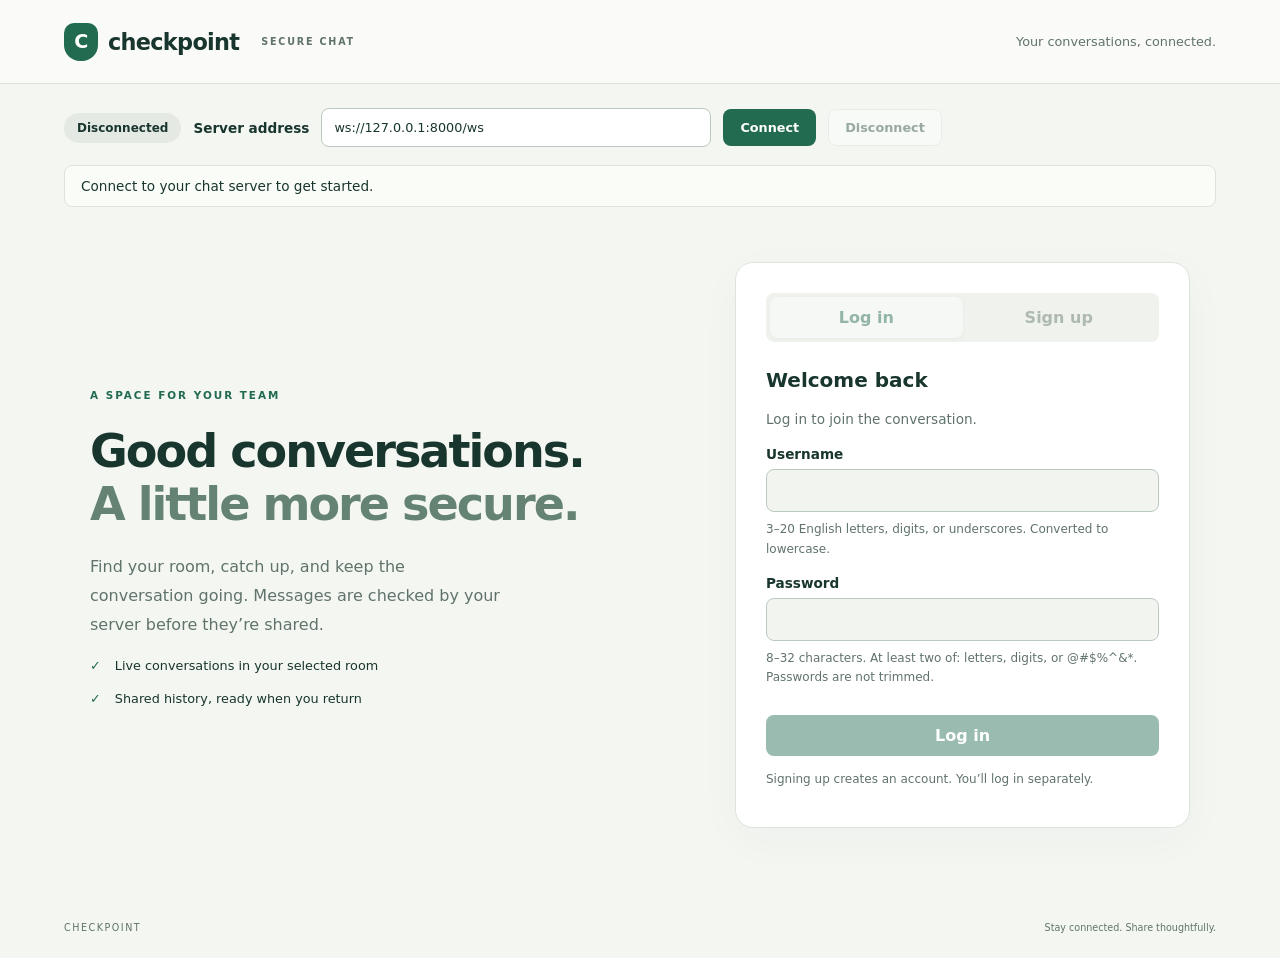
==== ui/index.html @ ee5112bc "Add browser chat UI using existing WebSocket protocol" ====
<!doctype html>
<html lang="en">
<head>
  <meta charset="utf-8">
  <meta name="viewport" content="width=device-width, initial-scale=1">
  <meta name="referrer" content="no-referrer">
  <meta http-equiv="Content-Security-Policy" content="default-src 'self'; connect-src ws: wss:; script-src 'self'; style-src 'self'; img-src 'self'; object-src 'none'; base-uri 'none'; form-action 'none'">
  <title>Checkpoint · Secure chat</title>
  <link rel="stylesheet" href="theme.css">
  <script type="module" src="app.mjs"></script>
</head>
<body>
  <header class="topbar"><a class="brand" href="./"><span class="mark" aria-hidden="true">C</span> checkpoint<span class="brand-note">SECURE CHAT</span></a><span id="identity">Your conversations, connected.</span></header>
  <main>
    <section class="connection" aria-label="Server connection">
      <span id="connection-status" class="badge" role="status">Disconnected</span>
      <label for="address">Server address</label><input id="address" type="url" value="ws://127.0.0.1:8000/ws" spellcheck="false" autocomplete="off">
      <button id="connect" type="button">Connect</button><button id="disconnect" type="button" class="secondary" disabled>Disconnect</button>
    </section>
    <div id="notice" class="notice" role="status" aria-live="polite">Connect to your chat server to get started.</div>
    <section id="auth-view" class="welcome">
      <div class="welcome-copy"><span class="eyebrow">A SPACE FOR YOUR TEAM</span><h1>Good conversations.<br><span>A little more secure.</span></h1><p>Find your room, catch up, and keep the conversation going. Messages are checked by your server before they’re shared.</p><div class="feature"><span aria-hidden="true">✓</span> Live conversations in your selected room</div><div class="feature"><span aria-hidden="true">✓</span> Shared history, ready when you return</div></div>
      <form id="auth-form" class="card" autocomplete="off">
        <div class="tabs" aria-label="Account action"><button id="login-tab" type="button" aria-pressed="true">Log in</button><button id="signup-tab" type="button" aria-pressed="false">Sign up</button></div>
        <h2 id="auth-title">Welcome back</h2><p id="auth-description" class="muted">Log in to join the conversation.</p>
        <label for="username">Username</label><input id="username" required autocomplete="off" autocapitalize="none" spellcheck="false" aria-describedby="username-help"><small id="username-help">3–20 English letters, digits, or underscores. Converted to lowercase.</small>
        <label for="password">Password</label><input id="password" type="password" required autocomplete="off" aria-describedby="password-help"><small id="password-help">8–32 characters. At least two of: letters, digits, or @#$%^&amp;*. Passwords are not trimmed.</small>
        <button id="auth-submit" type="submit" disabled>Log in</button><small>Signing up creates an account. You’ll log in separately.</small>
      </form>
    </section>
    <section id="chat-view" class="workspace" hidden>
      <aside class="sidebar"><div class="section-heading"><h2>Rooms</h2><button id="refresh-rooms" type="button" class="secondary">Refresh</button></div><p class="muted">Join to become a member. Select to receive live messages.</p>
        <form id="room-form"><label for="room-name">Room name</label><input id="room-name" required placeholder="e.g. Design studio" autocomplete="off"><div class="button-row"><button type="submit" data-action="create_group">Create</button><button type="submit" class="secondary" data-action="join_group">Join</button></div></form>
        <p id="rooms-empty" class="muted">No rooms yet. Create the first one.</p><ul id="rooms" aria-label="Public rooms"></ul>
      </aside>
      <section class="conversation" aria-label="Conversation"><div class="conversation-header"><div><span class="eyebrow">CURRENT CONVERSATION</span><h2 id="room-title">Select a room</h2><p id="room-subtitle" class="muted">Choose a room from the sidebar to get started.</p></div><div class="button-row"><button id="history" type="button" class="secondary" disabled>Refresh history</button><button id="leave" type="button" class="secondary" disabled>Leave room</button></div></div>
        <div id="messages" class="messages" role="log" aria-label="Messages" aria-live="polite" aria-relevant="additions"></div><p id="messages-empty" class="empty">A little quiet here.<br><span>Select a room or start a conversation.</span></p>
        <form id="message-form" class="composer"><label for="message">Message</label><textarea id="message" rows="3" placeholder="Write something to your room…" disabled></textarea><div class="composer-footer"><span id="send-status" role="status">Messages are checked before delivery.</span><button id="send" type="submit" disabled>Send message <span aria-hidden="true">↗</span></button></div></form>
      </section>
    </section>
  </main><footer>CHECKPOINT <span>Stay connected. Share thoughtfully.</span></footer>
</body>
</html>
---- ui/theme.css ----
:root {
  font-family:Inter,ui-sans-serif,system-ui,-apple-system,BlinkMacSystemFont,"Segoe UI",sans-serif;
  color:#18362e;
  background:#f4f6f2;
  font-synthesis:none;
  --green:#226b50;
  --line:#dce4dc;
  --muted:#60736a
}

* {
  box-sizing:border-box
}

body {
  margin:0
}

button,input,textarea {
  font:inherit
}

button {
  border:1px solid transparent;
  border-radius:8px;
  background:var(--green);
  color:white;
  padding:10px 16px;
  font-weight:600;
  cursor:pointer
}

button:hover:not(:disabled) {
  filter:brightness(.92)
}

button:disabled {
  opacity:.45;
  cursor:not-allowed
}

.secondary {
  background:white;
  color:#284e3f;
  border-color:var(--line)
}

input,textarea {
  width:100%;
  border:1px solid #bacac0;
  border-radius:8px;
  padding:11px 12px;
  color:#18362e;
  background:white
}

textarea {
  resize:vertical;
  min-height:85px;
  max-height:240px
}

input:disabled,textarea:disabled {
  background:#f2f4f0
}

input:focus-visible,textarea:focus-visible,button:focus-visible,a:focus-visible {
  outline:3px solid #92c9ae;
  outline-offset:3px
}

label {
  display:block;
  font-size:.85rem;
  font-weight:650;
  margin:16px 0 7px
}

h1,h2,p {
  margin-top:0
}

h2 {
  font-size:1.25rem
}

small {
  display:block;
  color:var(--muted);
  font-size:.75rem;
  line-height:1.6;
  margin:8px 0
}

.muted {
  color:var(--muted);
  font-size:.85rem;
  line-height:1.6
}

.topbar {
  height:84px;
  border-bottom:1px solid var(--line);
  display:flex;
  align-items:center;
  justify-content:space-between;
  padding:0 5vw;
  background:#fafbf8;
  gap:20px
}

.brand {
  display:flex;
  align-items:center;
  gap:10px;
  font-size:1.4rem;
  font-weight:750;
  color:#18362e;
  text-decoration:none;
  letter-spacing:-.7px
}

.mark {
  display:grid;
  place-items:center;
  background:var(--green);
  color:#fff;
  width:34px;
  height:38px;
  border-radius:10px 10px 16px 16px;
  font-size:1.2rem
}

.brand-note {
  font-size:.6rem;
  letter-spacing:1.8px;
  margin-left:12px;
  font-weight:600;
  color:var(--muted)
}

#identity {
  font-size:.8rem;
  color:var(--muted);
  overflow-wrap:anywhere
}

main {
  max-width:1440px;
  margin:auto;
  padding:24px 5vw
}

.connection {
  display:flex;
  align-items:center;
  gap:12px;
  font-size:.8rem
}

.connection label {
  white-space:nowrap;
  margin:0
}

.connection input {
  max-width:390px;
  font-size:.8rem
}

.badge {
  background:#e5e9e4;
  border-radius:30px;
  padding:8px 13px;
  white-space:nowrap;
  font-size:.75rem;
  font-weight:650
}

.badge.connected {
  color:#16613f;
  background:#dcefe2
}

.badge.connecting {
  background:#f9e8ba;
  color:#674e16
}

.notice {
  margin:18px 0;
  min-height:42px;
  padding:12px 16px;
  border:1px solid var(--line);
  border-radius:8px;
  background:#fafcf8;
  font-size:.85rem;
  overflow-wrap:anywhere
}

.notice.error {
  color:#923b32;
  background:#fff1ed;
  border-color:#eac1b8
}

.welcome {
  display:grid;
  grid-template-columns:1.2fr 1fr;
  gap:9%;
  align-items:center;
  max-width:1100px;
  margin:55px auto 70px
}

.eyebrow {
  font-size:.65rem;
  font-weight:700;
  letter-spacing:2px;
  color:var(--green)
}

h1 {
  font-size:clamp(2.1rem,3.6vw,3.5rem);
  line-height:1.15;
  letter-spacing:-2px;
  margin:22px 0
}

h1 span {
  color:#648373
}

.welcome-copy>p {
  color:var(--muted);
  line-height:1.8;
  max-width:410px
}

.feature {
  font-size:.8rem;
  margin-top:18px
}

.feature span {
  color:var(--green);
  margin-right:10px
}

.card {
  padding:30px;
  border:1px solid var(--line);
  border-radius:18px;
  background:#fff;
  box-shadow:0 12px 45px #23493208
}

.tabs {
  display:flex;
  background:#f0f3ed;
  border-radius:8px;
  padding:4px;
  margin-bottom:26px
}

.tabs button {
  width:50%;
  background:transparent;
  color:var(--muted)
}

.tabs button[aria-pressed=true] {
  background:white;
  color:var(--green);
  box-shadow:0 1px 4px #18362e12
}

.card>button {
  width:100%;
  margin:20px 0 6px
}

.workspace {
  display:grid;
  grid-template-columns:290px minmax(0,1fr);
  min-height:610px;
  border:1px solid var(--line);
  border-radius:14px;
  overflow:hidden;
  background:white
}

.sidebar {
  background:#f9faf6;
  border-right:1px solid var(--line);
  padding:22px
}

.section-heading,.button-row {
  display:flex;
  gap:8px;
  align-items:center;
  justify-content:space-between
}

.section-heading h2 {
  margin:0
}

.section-heading button,.button-row button {
  font-size:.75rem;
  padding:8px 10px
}

.sidebar>p {
  margin:16px 0
}

.sidebar form {
  border-bottom:1px solid var(--line);
  padding-bottom:22px
}

.sidebar .button-row {
  margin-top:10px;
  justify-content:start
}

#rooms {
  list-style:none;
  padding:0;
  margin:18px 0;
  max-height:450px;
  overflow:auto
}

.room {
  padding:12px 10px;
  border:1px solid transparent;
  border-radius:8px;
  margin:7px 0
}

.room.selected {
  background:#e6efe5;
  border-color:#c5d9c8
}

.room-name {
  font-weight:650;
  font-size:.9rem;
  overflow-wrap:anywhere
}

.room-meta {
  display:block;
  font-size:.7rem;
  color:var(--muted);
  margin:6px 0
}

.room .button-row {
  justify-content:start;
  margin-top:8px
}

.conversation {
  display:flex;
  flex-direction:column;
  min-width:0;
  position:relative
}

.conversation-header {
  display:flex;
  justify-content:space-between;
  gap:16px;
  border-bottom:1px solid var(--line);
  padding:23px
}

.conversation-header h2 {
  margin:8px 0;
  overflow-wrap:anywhere
}

.conversation-header p {
  margin:0
}

.conversation-header .button-row {
  align-self:center;
  flex-wrap:wrap
}

.messages {
  padding:22px;
  overflow:auto;
  flex:1;
  min-height:220px;
  max-height:55vh
}

.message {
  margin-bottom:20px;
  max-width:85%;
  width:fit-content
}

.message.own {
  margin-left:auto
}

.message-meta {
  font-size:.72rem;
  color:var(--muted);
  margin-bottom:6px
}

.message-body {
  padding:12px 16px;
  background:#f0f3ed;
  border-radius:0 12px 12px;
  white-space:pre-wrap;
  overflow-wrap:anywhere;
  font-size:.9rem;
  line-height:1.6
}

.own .message-body {
  background:#e2efe6;
  border-radius:12px 0 12px 12px
}

.empty {
  color:#526e60;
  text-align:center;
  margin:30px;
  line-height:1.9
}

.empty span {
  font-size:.8rem;
  color:var(--muted)
}

.composer {
  padding:0 22px 20px;
  border-top:1px solid var(--line)
}

.composer-footer {
  display:flex;
  justify-content:space-between;
  align-items:center;
  gap:15px;
  margin-top:12px
}

.composer-footer>span {
  font-size:.75rem;
  color:var(--muted)
}

footer {
  display:flex;
  justify-content:space-between;
  max-width:1440px;
  margin:auto;
  padding:0 5vw 25px;
  font-size:.6rem;
  letter-spacing:1.5px;
  color:var(--muted)
}

footer span {
  letter-spacing:0
}

[hidden] {
  display:none!important
}

@media(max-width:850px) {
  .brand-note {
    display:none
  }
  .connection {
    flex-wrap:wrap
  }
  .connection input {
    max-width:none;
    flex:1;
    min-width:180px
  }
  .welcome {
    gap:25px;
    margin:30px auto
  }
  .workspace {
    grid-template-columns:230px minmax(0,1fr)
  }
  .conversation-header {
    flex-direction:column
  }
  .conversation-header .button-row {
    align-self:start
  }
}

@media(max-width:620px) {
  .topbar {
    height:70px
  }
  .topbar #identity {
    max-width:135px;
    text-align:right
  }
  .welcome {
    grid-template-columns:1fr
  }
  .welcome-copy {
    padding:12px
  }
  .welcome-copy h1 {
    font-size:2.2rem
  }
  .feature {
    display:none
  }
  .card {
    padding:22px
  }
  .workspace {
    grid-template-columns:1fr
  }
  .sidebar {
    border-right:0;
    border-bottom:1px solid var(--line)
  }
  #rooms {
    max-height:210px
  }
  .messages {
    max-height:50vh
  }
  .composer-footer {
    align-items:start
  }
  .composer-footer button {
    white-space:nowrap;
    font-size:.8rem
  }
  .connection label {
    display:none
  }
  .badge {
    margin-right:auto
  }
  .message {
    max-width:95%
  }
  footer {
    gap:12px
  }
}
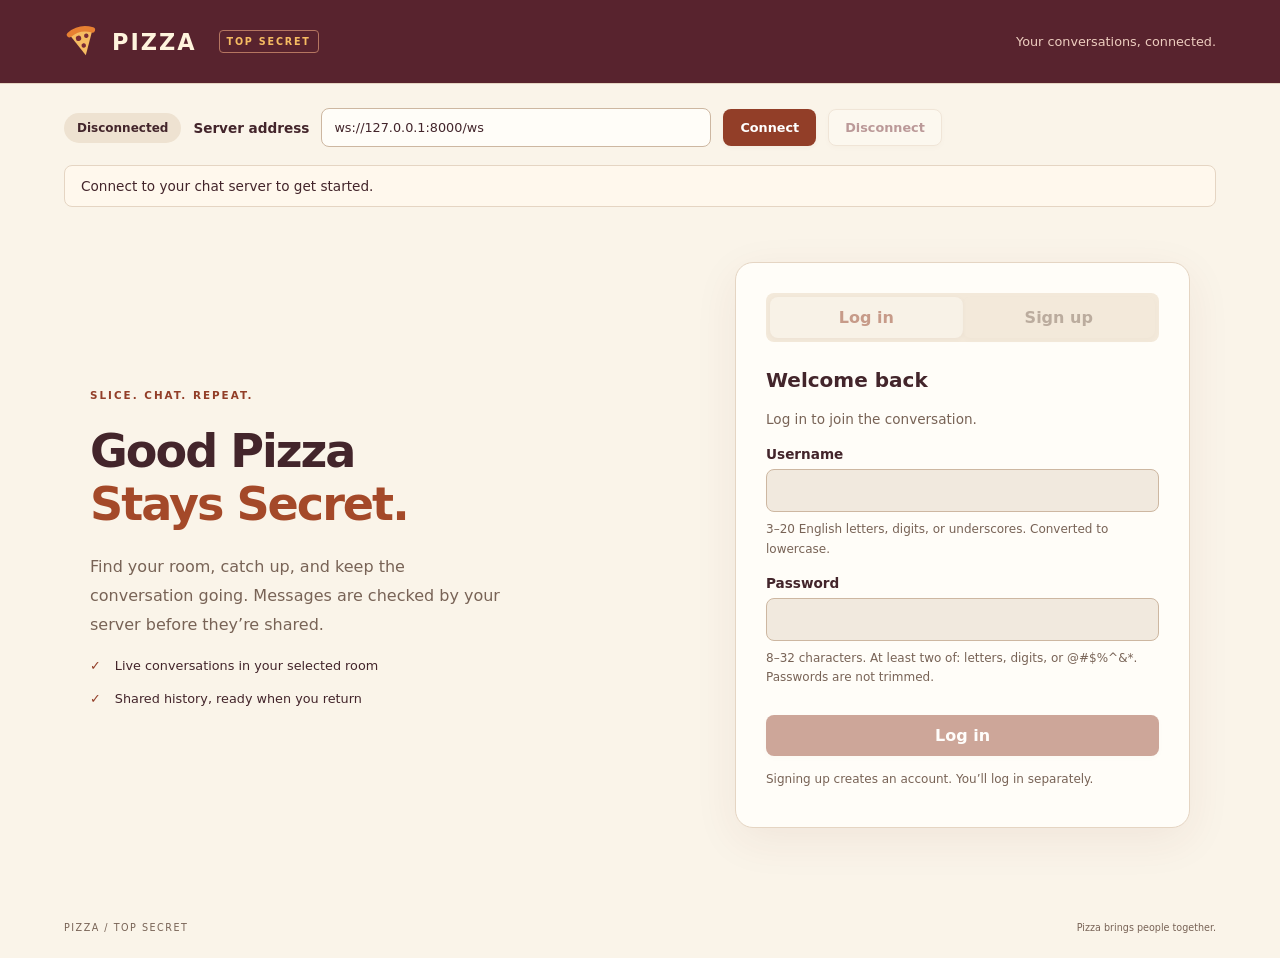
==== commit 603ad9a9: "Update pizza-themed UI branding" ====
--- a/ui/index.html
+++ b/ui/index.html
@@ -5,12 +5,12 @@
   <meta name="viewport" content="width=device-width, initial-scale=1">
   <meta name="referrer" content="no-referrer">
   <meta http-equiv="Content-Security-Policy" content="default-src 'self'; connect-src ws: wss:; script-src 'self'; style-src 'self'; img-src 'self'; object-src 'none'; base-uri 'none'; form-action 'none'">
-  <title>Checkpoint · Secure chat</title>
+  <title>PIZZA | Top Secret Chat</title>
   <link rel="stylesheet" href="theme.css">
   <script type="module" src="app.mjs"></script>
 </head>
 <body>
-  <header class="topbar"><a class="brand" href="./"><span class="mark" aria-hidden="true">C</span> checkpoint<span class="brand-note">SECURE CHAT</span></a><span id="identity">Your conversations, connected.</span></header>
+  <header class="topbar"><a class="brand" href="./"><span class="mark" aria-hidden="true"><svg viewBox="0 0 40 40" width="36" height="36" fill="none"><path d="M7 9 20 35 33 9Q20 2 7 9Z" fill="#F6BC62"/><path d="M7 9Q20 2 33 9" stroke="#E78032" stroke-width="6" stroke-linecap="round"/><circle cx="16" cy="15" r="3" fill="#792B36"/><circle cx="25" cy="14" r="2.5" fill="#792B36"/><circle cx="20" cy="24" r="2.5" fill="#792B36"/></svg></span> PIZZA<span class="brand-note">TOP SECRET</span></a><span id="identity">Your conversations, connected.</span></header>
   <main>
     <section class="connection" aria-label="Server connection">
       <span id="connection-status" class="badge" role="status">Disconnected</span>
@@ -19,7 +19,7 @@
     </section>
     <div id="notice" class="notice" role="status" aria-live="polite">Connect to your chat server to get started.</div>
     <section id="auth-view" class="welcome">
-      <div class="welcome-copy"><span class="eyebrow">A SPACE FOR YOUR TEAM</span><h1>Good conversations.<br><span>A little more secure.</span></h1><p>Find your room, catch up, and keep the conversation going. Messages are checked by your server before they’re shared.</p><div class="feature"><span aria-hidden="true">✓</span> Live conversations in your selected room</div><div class="feature"><span aria-hidden="true">✓</span> Shared history, ready when you return</div></div>
+      <div class="welcome-copy"><span class="eyebrow">SLICE. CHAT. REPEAT.</span><h1>Good Pizza<br><span>Stays Secret.</span></h1><p>Find your room, catch up, and keep the conversation going. Messages are checked by your server before they’re shared.</p><div class="feature"><span aria-hidden="true">✓</span> Live conversations in your selected room</div><div class="feature"><span aria-hidden="true">✓</span> Shared history, ready when you return</div></div>
       <form id="auth-form" class="card" autocomplete="off">
         <div class="tabs" aria-label="Account action"><button id="login-tab" type="button" aria-pressed="true">Log in</button><button id="signup-tab" type="button" aria-pressed="false">Sign up</button></div>
         <h2 id="auth-title">Welcome back</h2><p id="auth-description" class="muted">Log in to join the conversation.</p>
@@ -30,7 +30,7 @@
     </section>
     <section id="chat-view" class="workspace" hidden>
       <aside class="sidebar"><div class="section-heading"><h2>Rooms</h2><button id="refresh-rooms" type="button" class="secondary">Refresh</button></div><p class="muted">Join to become a member. Select to receive live messages.</p>
-        <form id="room-form"><label for="room-name">Room name</label><input id="room-name" required placeholder="e.g. Design studio" autocomplete="off"><div class="button-row"><button type="submit" data-action="create_group">Create</button><button type="submit" class="secondary" data-action="join_group">Join</button></div></form>
+        <form id="room-form"><label for="room-name">Room name</label><input id="room-name" required placeholder="e.g. The pizza club" autocomplete="off"><div class="button-row"><button type="submit" data-action="create_group">Create</button><button type="submit" class="secondary" data-action="join_group">Join</button></div></form>
         <p id="rooms-empty" class="muted">No rooms yet. Create the first one.</p><ul id="rooms" aria-label="Public rooms"></ul>
       </aside>
       <section class="conversation" aria-label="Conversation"><div class="conversation-header"><div><span class="eyebrow">CURRENT CONVERSATION</span><h2 id="room-title">Select a room</h2><p id="room-subtitle" class="muted">Choose a room from the sidebar to get started.</p></div><div class="button-row"><button id="history" type="button" class="secondary" disabled>Refresh history</button><button id="leave" type="button" class="secondary" disabled>Leave room</button></div></div>
@@ -38,6 +38,6 @@
         <form id="message-form" class="composer"><label for="message">Message</label><textarea id="message" rows="3" placeholder="Write something to your room…" disabled></textarea><div class="composer-footer"><span id="send-status" role="status">Messages are checked before delivery.</span><button id="send" type="submit" disabled>Send message <span aria-hidden="true">↗</span></button></div></form>
       </section>
     </section>
-  </main><footer>CHECKPOINT <span>Stay connected. Share thoughtfully.</span></footer>
+  </main><footer>PIZZA / TOP SECRET <span>Pizza brings people together.</span></footer>
 </body>
 </html>
--- a/ui/theme.css
+++ b/ui/theme.css
@@ -1,11 +1,11 @@
 :root {
   font-family:Inter,ui-sans-serif,system-ui,-apple-system,BlinkMacSystemFont,"Segoe UI",sans-serif;
-  color:#18362e;
-  background:#f4f6f2;
+  color:#43252b;
+  background:#faf4e9;
   font-synthesis:none;
-  --green:#226b50;
-  --line:#dce4dc;
-  --muted:#60736a
+  --accent:#923e28;
+  --line:#e5d5c3;
+  --muted:#786356
 }
 
 * {
@@ -23,7 +23,7 @@
 button {
   border:1px solid transparent;
   border-radius:8px;
-  background:var(--green);
+  background:var(--accent);
   color:white;
   padding:10px 16px;
   font-weight:600;
@@ -40,18 +40,18 @@
 }
 
 .secondary {
-  background:white;
-  color:#284e3f;
+  background:#fffdf8;
+  color:#702d38;
   border-color:var(--line)
 }
 
 input,textarea {
   width:100%;
-  border:1px solid #bacac0;
+  border:1px solid #cdb7a1;
   border-radius:8px;
   padding:11px 12px;
-  color:#18362e;
-  background:white
+  color:#43252b;
+  background:#fffdf8
 }
 
 textarea {
@@ -61,11 +61,11 @@
 }
 
 input:disabled,textarea:disabled {
-  background:#f2f4f0
+  background:#f1e9de
 }
 
 input:focus-visible,textarea:focus-visible,button:focus-visible,a:focus-visible {
-  outline:3px solid #92c9ae;
+  outline:3px solid #cf7539;
   outline-offset:3px
 }
 
@@ -105,7 +105,7 @@
   align-items:center;
   justify-content:space-between;
   padding:0 5vw;
-  background:#fafbf8;
+  background:#58232e;
   gap:20px
 }
 
@@ -114,34 +114,34 @@
   align-items:center;
   gap:10px;
   font-size:1.4rem;
-  font-weight:750;
-  color:#18362e;
+  font-weight:850;
+  color:#fff4dd;
   text-decoration:none;
-  letter-spacing:-.7px
+  letter-spacing:2px
 }
 
 .mark {
   display:grid;
   place-items:center;
-  background:var(--green);
-  color:#fff;
-  width:34px;
-  height:38px;
-  border-radius:10px 10px 16px 16px;
-  font-size:1.2rem
+  width:38px;
+  height:40px;
+  transform:rotate(-12deg)
 }
 
 .brand-note {
   font-size:.6rem;
   letter-spacing:1.8px;
   margin-left:12px;
-  font-weight:600;
-  color:var(--muted)
+  font-weight:650;
+  color:#f6bc62;
+  border:1px solid #b57661;
+  border-radius:4px;
+  padding:5px 7px
 }
 
 #identity {
   font-size:.8rem;
-  color:var(--muted);
+  color:#edcdbf;
   overflow-wrap:anywhere
 }
 
@@ -169,7 +169,7 @@
 }
 
 .badge {
-  background:#e5e9e4;
+  background:#eee2d1;
   border-radius:30px;
   padding:8px 13px;
   white-space:nowrap;
@@ -193,15 +193,16 @@
   padding:12px 16px;
   border:1px solid var(--line);
   border-radius:8px;
-  background:#fafcf8;
+  background:#fff8ed;
   font-size:.85rem;
   overflow-wrap:anywhere
 }
 
 .notice.error {
-  color:#923b32;
-  background:#fff1ed;
-  border-color:#eac1b8
+  color:#972c36;
+  background:#fff0ed;
+  border-color:#e5b3ad;
+  border-left:4px solid #a9323e
 }
 
 .welcome {
@@ -217,7 +218,7 @@
   font-size:.65rem;
   font-weight:700;
   letter-spacing:2px;
-  color:var(--green)
+  color:var(--accent)
 }
 
 h1 {
@@ -228,7 +229,7 @@
 }
 
 h1 span {
-  color:#648373
+  color:#a44929
 }
 
 .welcome-copy>p {
@@ -243,7 +244,7 @@
 }
 
 .feature span {
-  color:var(--green);
+  color:var(--accent);
   margin-right:10px
 }
 
@@ -251,13 +252,13 @@
   padding:30px;
   border:1px solid var(--line);
   border-radius:18px;
-  background:#fff;
-  box-shadow:0 12px 45px #23493208
+  background:#fffdf8;
+  box-shadow:0 12px 45px #6f302512
 }
 
 .tabs {
   display:flex;
-  background:#f0f3ed;
+  background:#f3e9da;
   border-radius:8px;
   padding:4px;
   margin-bottom:26px
@@ -270,9 +271,9 @@
 }
 
 .tabs button[aria-pressed=true] {
-  background:white;
-  color:var(--green);
-  box-shadow:0 1px 4px #18362e12
+  background:#fffdf8;
+  color:var(--accent);
+  box-shadow:0 1px 4px #43252b12
 }
 
 .card>button {
@@ -287,11 +288,13 @@
   border:1px solid var(--line);
   border-radius:14px;
   overflow:hidden;
-  background:white
+  background:#fffdf8;
+  box-shadow:0 12px 36px #6f30250a
 }
 
 .sidebar {
-  background:#f9faf6;
+  background:#58232e;
+  color:#fff4e7;
   border-right:1px solid var(--line);
   padding:22px
 }
@@ -342,8 +345,8 @@
 }
 
 .room.selected {
-  background:#e6efe5;
-  border-color:#c5d9c8
+  background:#773846;
+  border-color:#c98360
 }
 
 .room-name {
@@ -419,7 +422,7 @@
 
 .message-body {
   padding:12px 16px;
-  background:#f0f3ed;
+  background:#f3e9da;
   border-radius:0 12px 12px;
   white-space:pre-wrap;
   overflow-wrap:anywhere;
@@ -428,12 +431,12 @@
 }
 
 .own .message-body {
-  background:#e2efe6;
+  background:#f8dfc4;
   border-radius:12px 0 12px 12px
 }
 
 .empty {
-  color:#526e60;
+  color:#795343;
   text-align:center;
   margin:30px;
   line-height:1.9
@@ -446,7 +449,8 @@
 
 .composer {
   padding:0 22px 20px;
-  border-top:1px solid var(--line)
+  border-top:1px solid var(--line);
+  background:#fff9f0
 }
 
 .composer-footer {
@@ -477,6 +481,62 @@
   letter-spacing:0
 }
 
+
+.sidebar .muted,
+.sidebar .room-meta {
+  color:#ecd2c5
+}
+
+.sidebar form {
+  border-color:#8c5560
+}
+
+.sidebar .secondary {
+  background:#6b303d;
+  color:#fff2df;
+  border-color:#af756c
+}
+
+.sidebar button:not(.secondary) {
+  background:#f3ae66;
+  color:#48212b
+}
+
+.sidebar input {
+  background:#fff8ec
+}
+
+.room:not(.selected):hover {
+  background:#652c38
+}
+
+.room.selected {
+  box-shadow:inset 3px 0 #f3ae66
+}
+
+button {
+  box-shadow:0 2px 4px #62291d0a
+}
+
+button:hover:not(:disabled) {
+  box-shadow:0 3px 9px #62291d1c
+}
+
+::placeholder {
+  color:#836c5c;
+  opacity:1
+}
+
+::selection {
+  background:#f6d2a5;
+  color:#48212b
+}
+
+#send-status {
+  color:#894325;
+  font-weight:550
+}
+
 [hidden] {
   display:none!important
 }
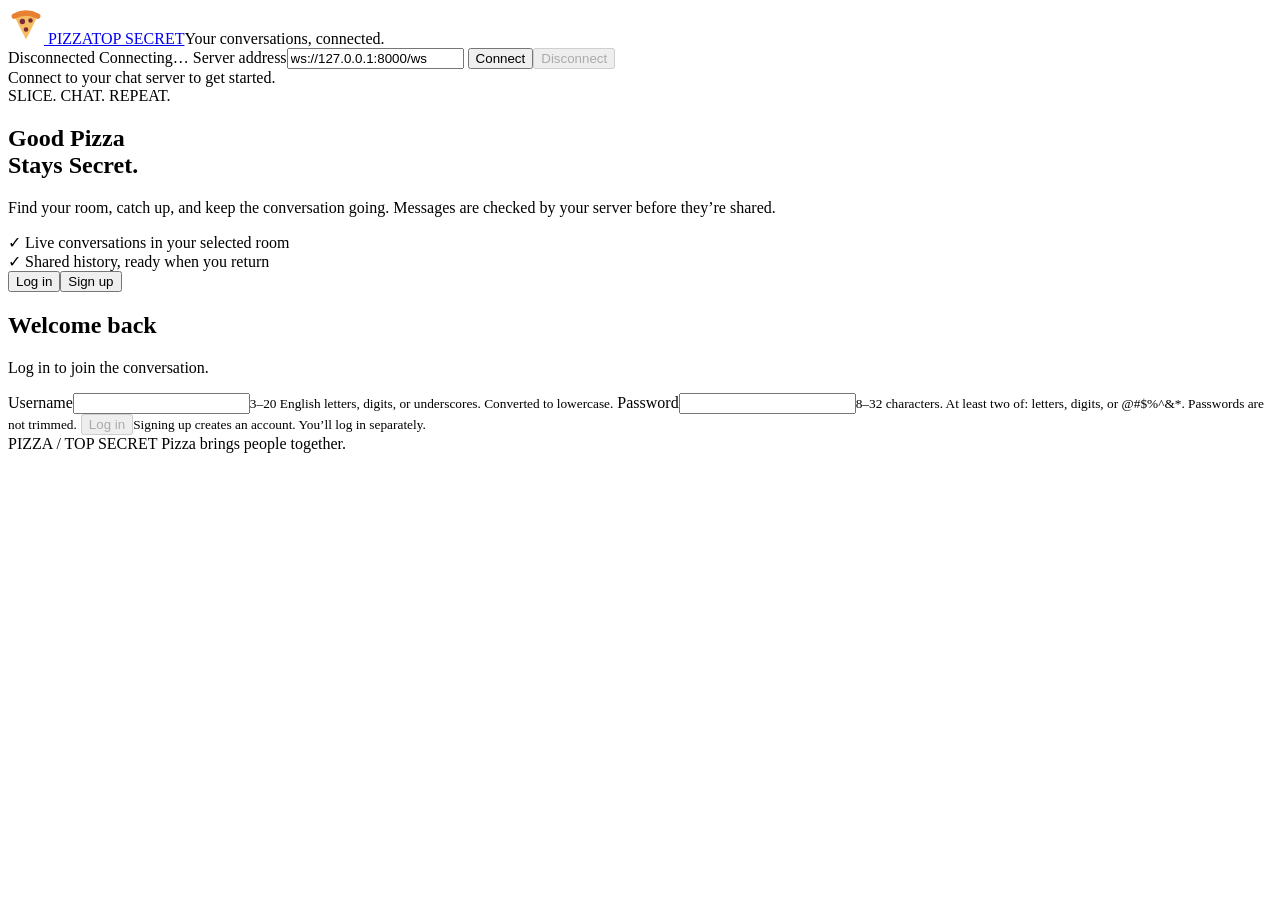
==== commit f058a74a: "Integrate browser UI with security server and fix room and message state" ====
--- a/ui/index.html
+++ b/ui/index.html
@@ -4,16 +4,17 @@
   <meta charset="utf-8">
   <meta name="viewport" content="width=device-width, initial-scale=1">
   <meta name="referrer" content="no-referrer">
-  <meta http-equiv="Content-Security-Policy" content="default-src 'self'; connect-src ws: wss:; script-src 'self'; style-src 'self'; img-src 'self'; object-src 'none'; base-uri 'none'; form-action 'none'">
+  <meta http-equiv="Content-Security-Policy" content="default-src 'self'; connect-src 'self' http: https: ws: wss:; script-src 'self'; style-src 'self'; img-src 'self'; object-src 'none'; base-uri 'none'; form-action 'none'">
   <title>PIZZA | Top Secret Chat</title>
-  <link rel="stylesheet" href="theme.css">
-  <script type="module" src="app.mjs"></script>
+  <link rel="stylesheet" href="/static/theme.css">
+  <script type="module" src="/static/app.mjs"></script>
 </head>
 <body>
   <header class="topbar"><a class="brand" href="./"><span class="mark" aria-hidden="true"><svg viewBox="0 0 40 40" width="36" height="36" fill="none"><path d="M7 9 20 35 33 9Q20 2 7 9Z" fill="#F6BC62"/><path d="M7 9Q20 2 33 9" stroke="#E78032" stroke-width="6" stroke-linecap="round"/><circle cx="16" cy="15" r="3" fill="#792B36"/><circle cx="25" cy="14" r="2.5" fill="#792B36"/><circle cx="20" cy="24" r="2.5" fill="#792B36"/></svg></span> PIZZA<span class="brand-note">TOP SECRET</span></a><span id="identity">Your conversations, connected.</span></header>
   <main>
     <section class="connection" aria-label="Server connection">
       <span id="connection-status" class="badge" role="status">Disconnected</span>
+      <span id="health-status" class="badge" role="status" aria-label="HTTP server health">Connecting…</span>
       <label for="address">Server address</label><input id="address" type="url" value="ws://127.0.0.1:8000/ws" spellcheck="false" autocomplete="off">
       <button id="connect" type="button">Connect</button><button id="disconnect" type="button" class="secondary" disabled>Disconnect</button>
     </section>
@@ -31,7 +32,8 @@
     <section id="chat-view" class="workspace" hidden>
       <aside class="sidebar"><div class="section-heading"><h2>Rooms</h2><button id="refresh-rooms" type="button" class="secondary">Refresh</button></div><p class="muted">Join to become a member. Select to receive live messages.</p>
         <form id="room-form"><label for="room-name">Room name</label><input id="room-name" required placeholder="e.g. The pizza club" autocomplete="off"><div class="button-row"><button type="submit" data-action="create_group">Create</button><button type="submit" class="secondary" data-action="join_group">Join</button></div></form>
-        <p id="rooms-empty" class="muted">No rooms yet. Create the first one.</p><ul id="rooms" aria-label="Public rooms"></ul>
+        <label for="room-filter">Filter rooms</label><input id="room-filter" type="search" placeholder="Search loaded rooms" autocomplete="off">
+        <p id="rooms-empty" class="muted" role="status">No rooms yet. Create the first one.</p><ul id="rooms" aria-label="Public rooms"></ul>
       </aside>
       <section class="conversation" aria-label="Conversation"><div class="conversation-header"><div><span class="eyebrow">CURRENT CONVERSATION</span><h2 id="room-title">Select a room</h2><p id="room-subtitle" class="muted">Choose a room from the sidebar to get started.</p></div><div class="button-row"><button id="history" type="button" class="secondary" disabled>Refresh history</button><button id="leave" type="button" class="secondary" disabled>Leave room</button></div></div>
         <div id="messages" class="messages" role="log" aria-label="Messages" aria-live="polite" aria-relevant="additions"></div><p id="messages-empty" class="empty">A little quiet here.<br><span>Select a room or start a conversation.</span></p>
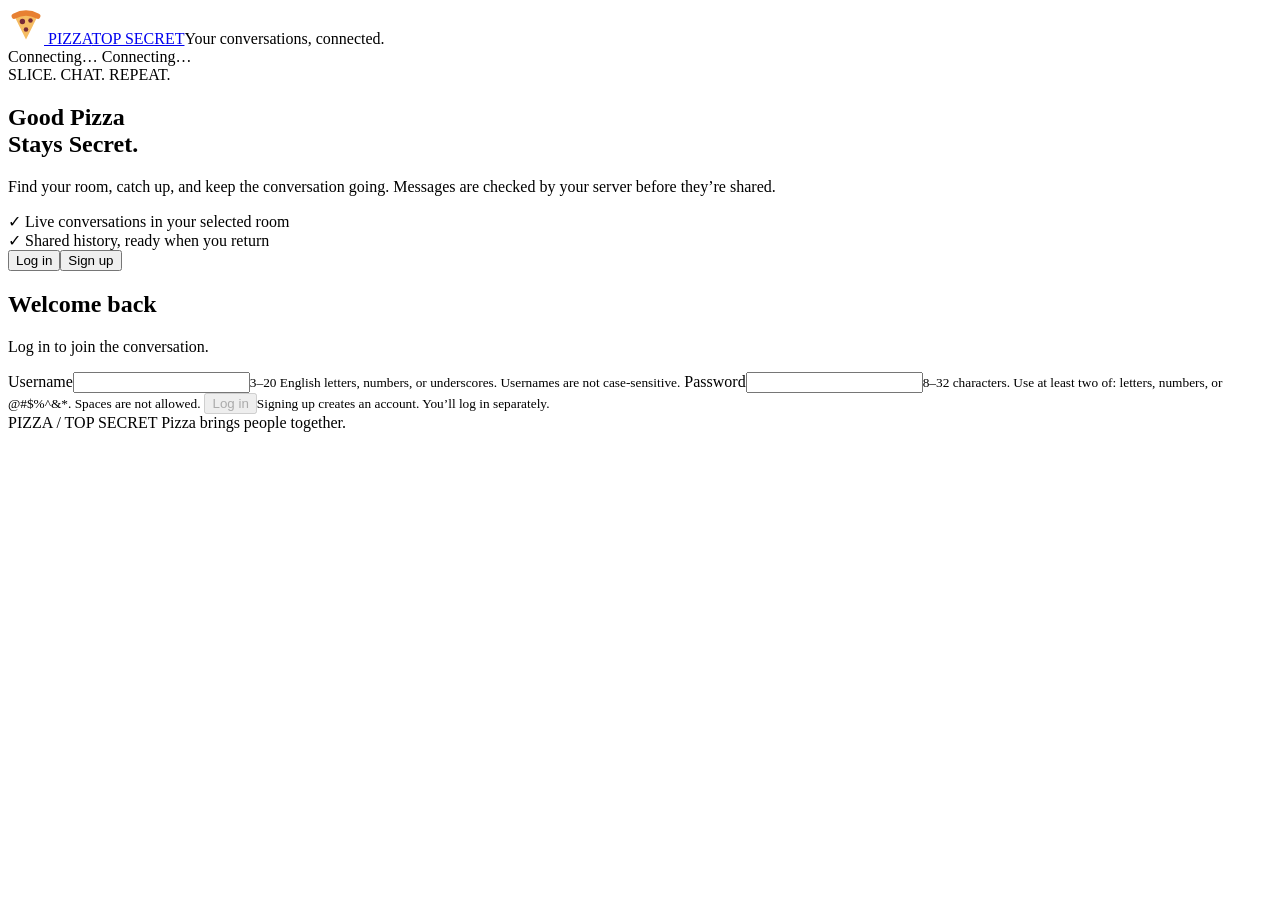
==== commit 3e521598: "Improve automatic connection, contextual feedback and account logout" ====
--- a/ui/index.html
+++ b/ui/index.html
@@ -13,31 +13,32 @@
   <header class="topbar"><a class="brand" href="./"><span class="mark" aria-hidden="true"><svg viewBox="0 0 40 40" width="36" height="36" fill="none"><path d="M7 9 20 35 33 9Q20 2 7 9Z" fill="#F6BC62"/><path d="M7 9Q20 2 33 9" stroke="#E78032" stroke-width="6" stroke-linecap="round"/><circle cx="16" cy="15" r="3" fill="#792B36"/><circle cx="25" cy="14" r="2.5" fill="#792B36"/><circle cx="20" cy="24" r="2.5" fill="#792B36"/></svg></span> PIZZA<span class="brand-note">TOP SECRET</span></a><span id="identity">Your conversations, connected.</span></header>
   <main>
     <section class="connection" aria-label="Server connection">
-      <span id="connection-status" class="badge" role="status">Disconnected</span>
+      <span id="connection-status" class="badge" role="status" aria-label="Chat connection">Connecting…</span>
       <span id="health-status" class="badge" role="status" aria-label="HTTP server health">Connecting…</span>
-      <label for="address">Server address</label><input id="address" type="url" value="ws://127.0.0.1:8000/ws" spellcheck="false" autocomplete="off">
-      <button id="connect" type="button">Connect</button><button id="disconnect" type="button" class="secondary" disabled>Disconnect</button>
+      <button id="logout" type="button" class="secondary" hidden>Log out</button>
     </section>
-    <div id="notice" class="notice" role="status" aria-live="polite">Connect to your chat server to get started.</div>
+    <div id="notice" class="notice" role="status" aria-live="polite" hidden></div>
     <section id="auth-view" class="welcome">
       <div class="welcome-copy"><span class="eyebrow">SLICE. CHAT. REPEAT.</span><h1>Good Pizza<br><span>Stays Secret.</span></h1><p>Find your room, catch up, and keep the conversation going. Messages are checked by your server before they’re shared.</p><div class="feature"><span aria-hidden="true">✓</span> Live conversations in your selected room</div><div class="feature"><span aria-hidden="true">✓</span> Shared history, ready when you return</div></div>
-      <form id="auth-form" class="card" autocomplete="off">
+      <form id="auth-form" class="card" autocomplete="off" novalidate aria-describedby="auth-notice">
         <div class="tabs" aria-label="Account action"><button id="login-tab" type="button" aria-pressed="true">Log in</button><button id="signup-tab" type="button" aria-pressed="false">Sign up</button></div>
         <h2 id="auth-title">Welcome back</h2><p id="auth-description" class="muted">Log in to join the conversation.</p>
-        <label for="username">Username</label><input id="username" required autocomplete="off" autocapitalize="none" spellcheck="false" aria-describedby="username-help"><small id="username-help">3–20 English letters, digits, or underscores. Converted to lowercase.</small>
-        <label for="password">Password</label><input id="password" type="password" required autocomplete="off" aria-describedby="password-help"><small id="password-help">8–32 characters. At least two of: letters, digits, or @#$%^&amp;*. Passwords are not trimmed.</small>
+        <div id="auth-notice" class="notice contextual" role="alert" hidden></div>
+        <label for="username">Username</label><input id="username" required autocomplete="off" autocapitalize="none" spellcheck="false" aria-describedby="username-help auth-notice"><small id="username-help">3–20 English letters, numbers, or underscores. Usernames are not case-sensitive.</small>
+        <label for="password">Password</label><input id="password" type="password" required autocomplete="off" aria-describedby="password-help auth-notice"><small id="password-help">8–32 characters. Use at least two of: letters, numbers, or @#$%^&amp;*. Spaces are not allowed.</small>
         <button id="auth-submit" type="submit" disabled>Log in</button><small>Signing up creates an account. You’ll log in separately.</small>
       </form>
     </section>
     <section id="chat-view" class="workspace" hidden>
       <aside class="sidebar"><div class="section-heading"><h2>Rooms</h2><button id="refresh-rooms" type="button" class="secondary">Refresh</button></div><p class="muted">Join to become a member. Select to receive live messages.</p>
-        <form id="room-form"><label for="room-name">Room name</label><input id="room-name" required placeholder="e.g. The pizza club" autocomplete="off"><div class="button-row"><button type="submit" data-action="create_group">Create</button><button type="submit" class="secondary" data-action="join_group">Join</button></div></form>
+        <div id="room-notice" class="notice contextual" role="alert" hidden></div>
+        <form id="room-form" novalidate aria-describedby="room-notice"><label for="room-name">Room name</label><input id="room-name" required placeholder="e.g. The pizza club" autocomplete="off"><div class="button-row"><button type="submit" data-action="create_group">Create</button><button type="submit" class="secondary" data-action="join_group">Join</button></div></form>
         <label for="room-filter">Filter rooms</label><input id="room-filter" type="search" placeholder="Search loaded rooms" autocomplete="off">
         <p id="rooms-empty" class="muted" role="status">No rooms yet. Create the first one.</p><ul id="rooms" aria-label="Public rooms"></ul>
       </aside>
       <section class="conversation" aria-label="Conversation"><div class="conversation-header"><div><span class="eyebrow">CURRENT CONVERSATION</span><h2 id="room-title">Select a room</h2><p id="room-subtitle" class="muted">Choose a room from the sidebar to get started.</p></div><div class="button-row"><button id="history" type="button" class="secondary" disabled>Refresh history</button><button id="leave" type="button" class="secondary" disabled>Leave room</button></div></div>
         <div id="messages" class="messages" role="log" aria-label="Messages" aria-live="polite" aria-relevant="additions"></div><p id="messages-empty" class="empty">A little quiet here.<br><span>Select a room or start a conversation.</span></p>
-        <form id="message-form" class="composer"><label for="message">Message</label><textarea id="message" rows="3" placeholder="Write something to your room…" disabled></textarea><div class="composer-footer"><span id="send-status" role="status">Messages are checked before delivery.</span><button id="send" type="submit" disabled>Send message <span aria-hidden="true">↗</span></button></div></form>
+        <form id="message-form" class="composer" aria-describedby="composer-notice"><div id="composer-notice" class="notice contextual" role="alert" hidden></div><label for="message">Message</label><textarea id="message" rows="3" placeholder="Write something to your room…" aria-describedby="composer-notice" disabled></textarea><div class="composer-footer"><span id="send-status" role="status">Messages are checked before delivery.</span><button id="send" type="submit" disabled>Send message <span aria-hidden="true">↗</span></button></div></form>
       </section>
     </section>
   </main><footer>PIZZA / TOP SECRET <span>Pizza brings people together.</span></footer>
